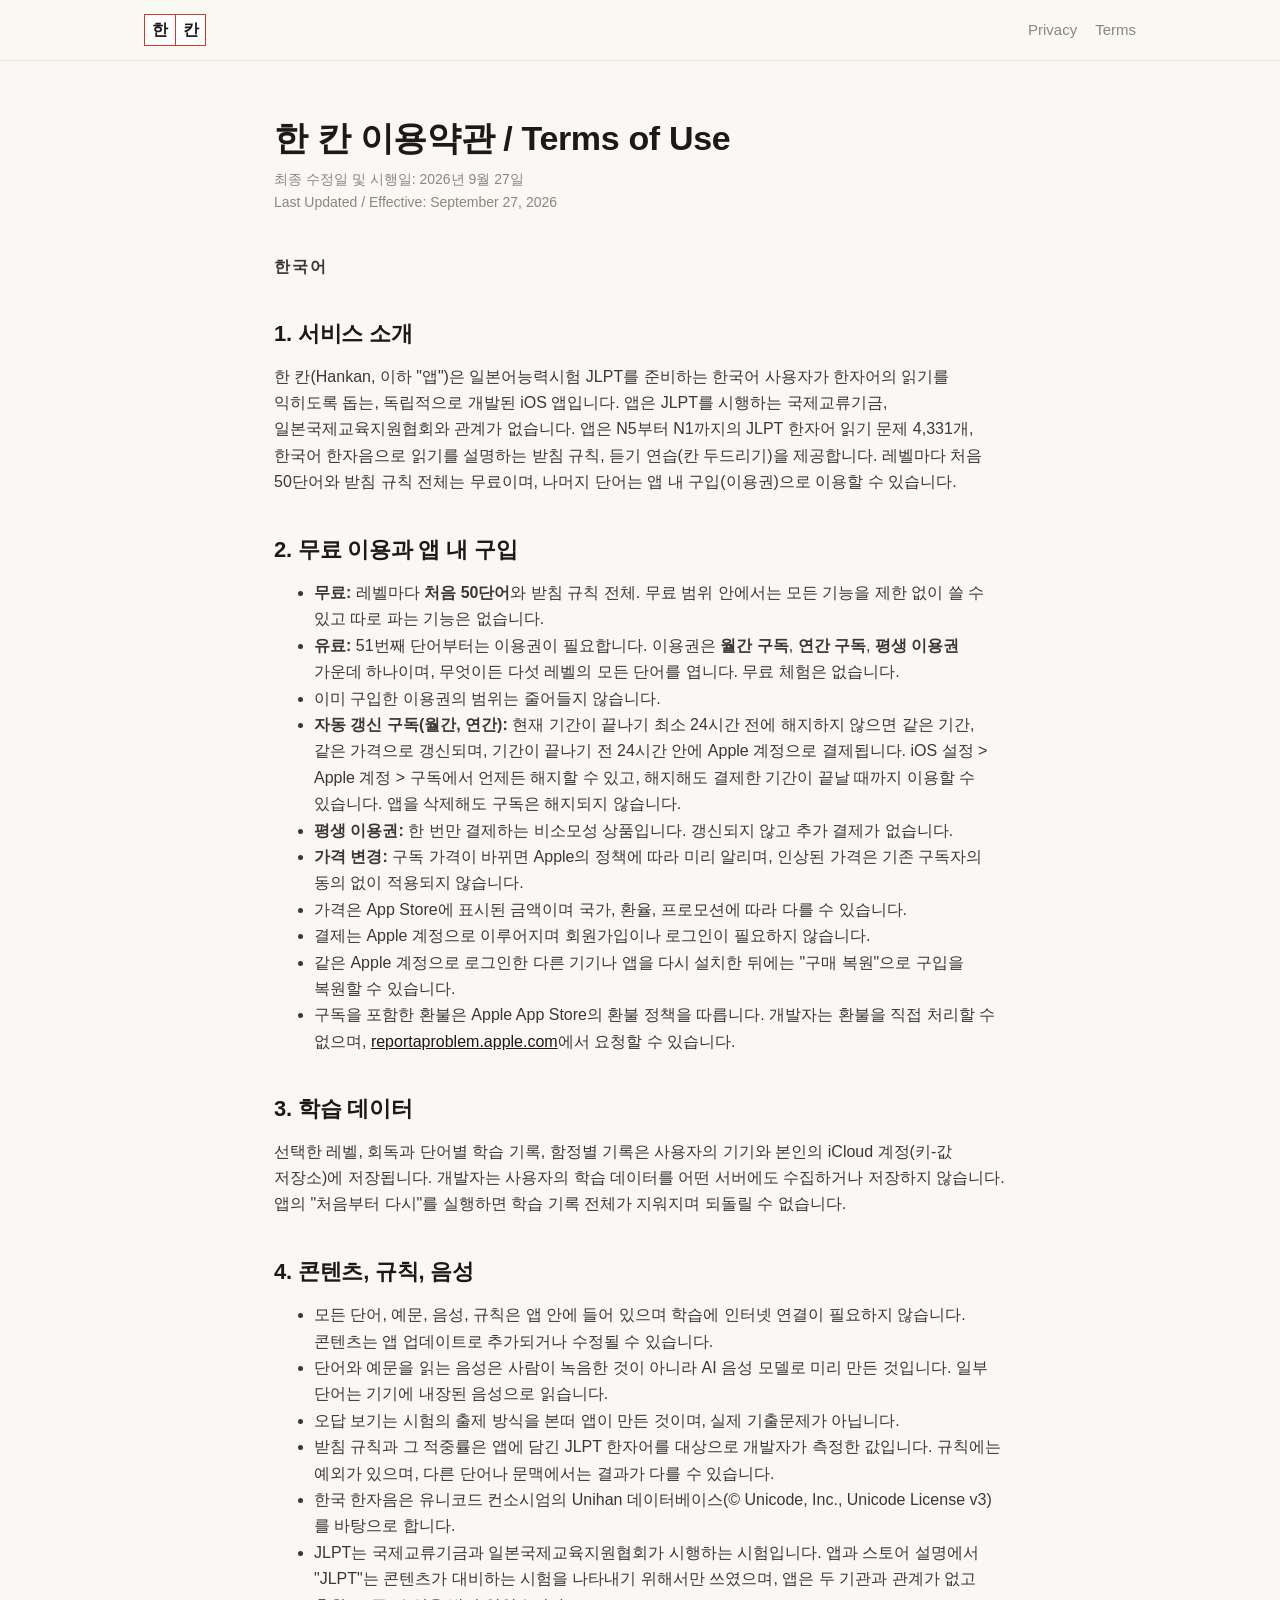
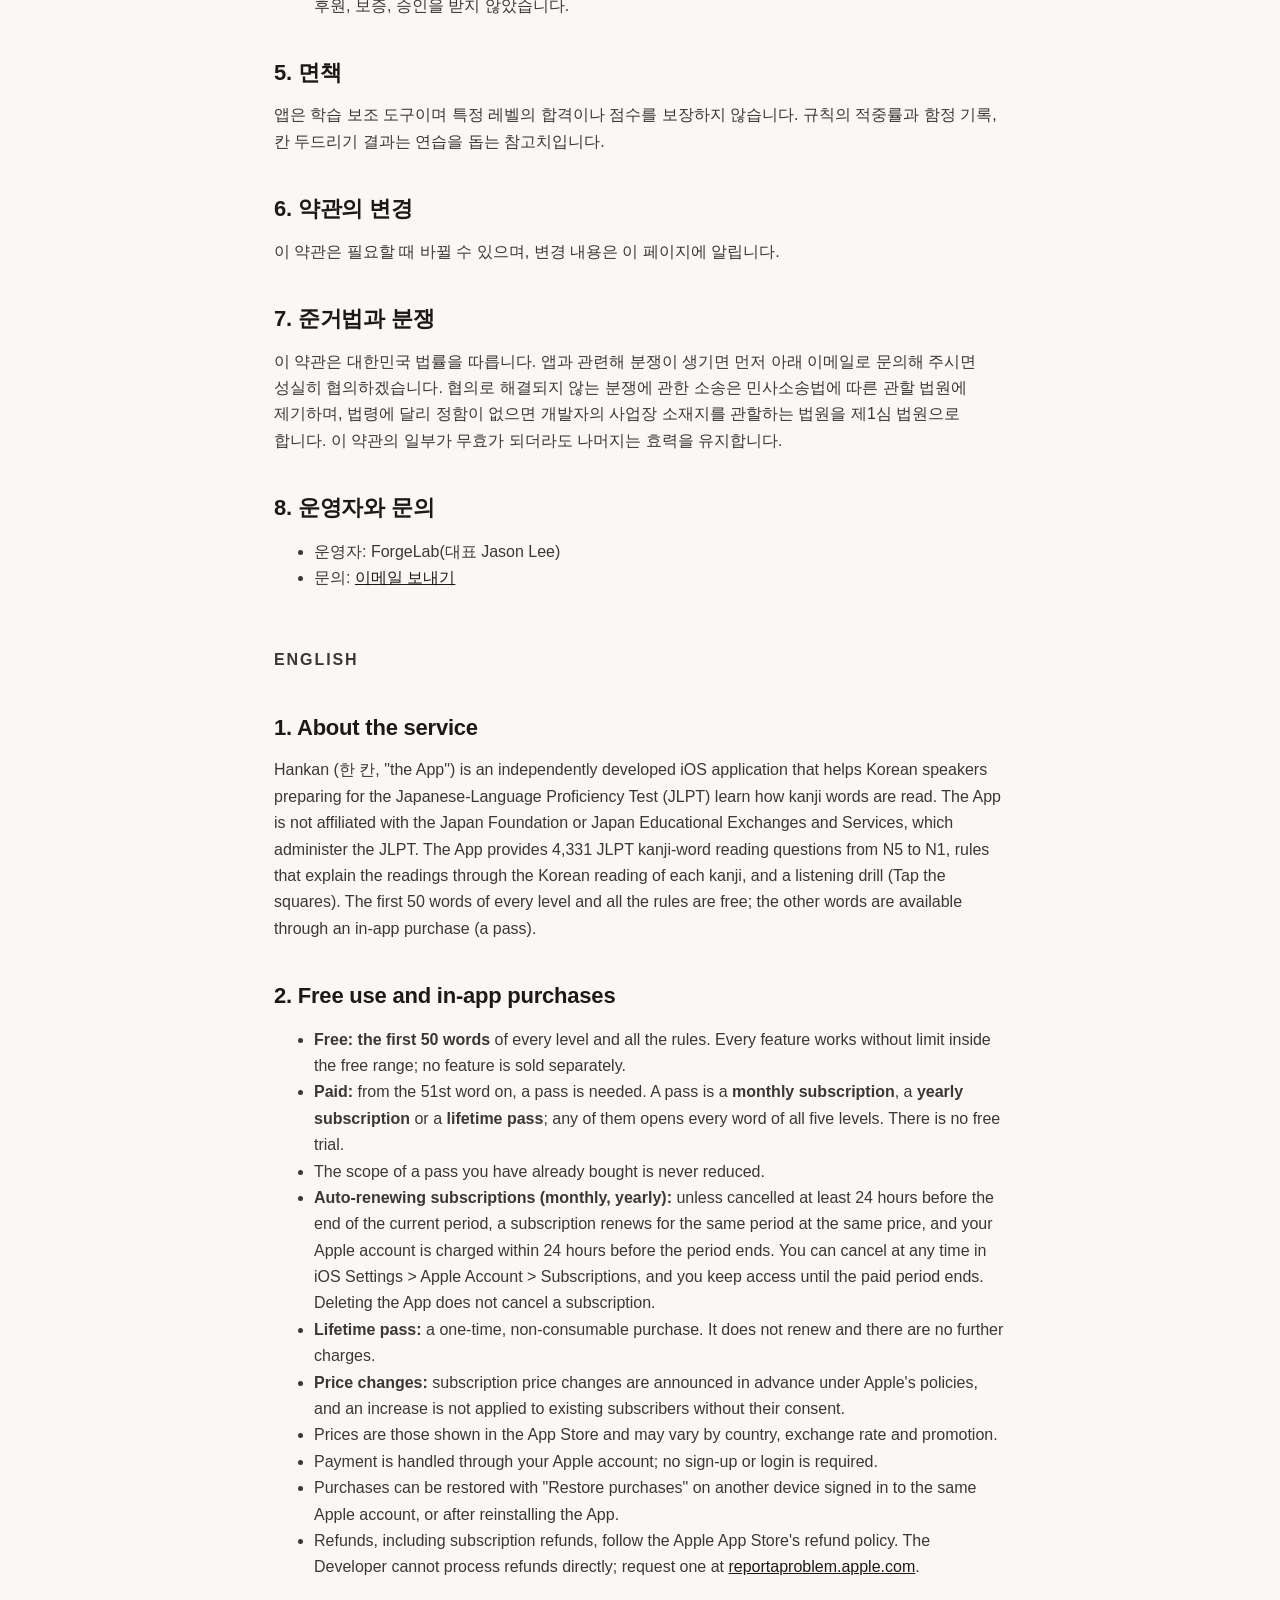
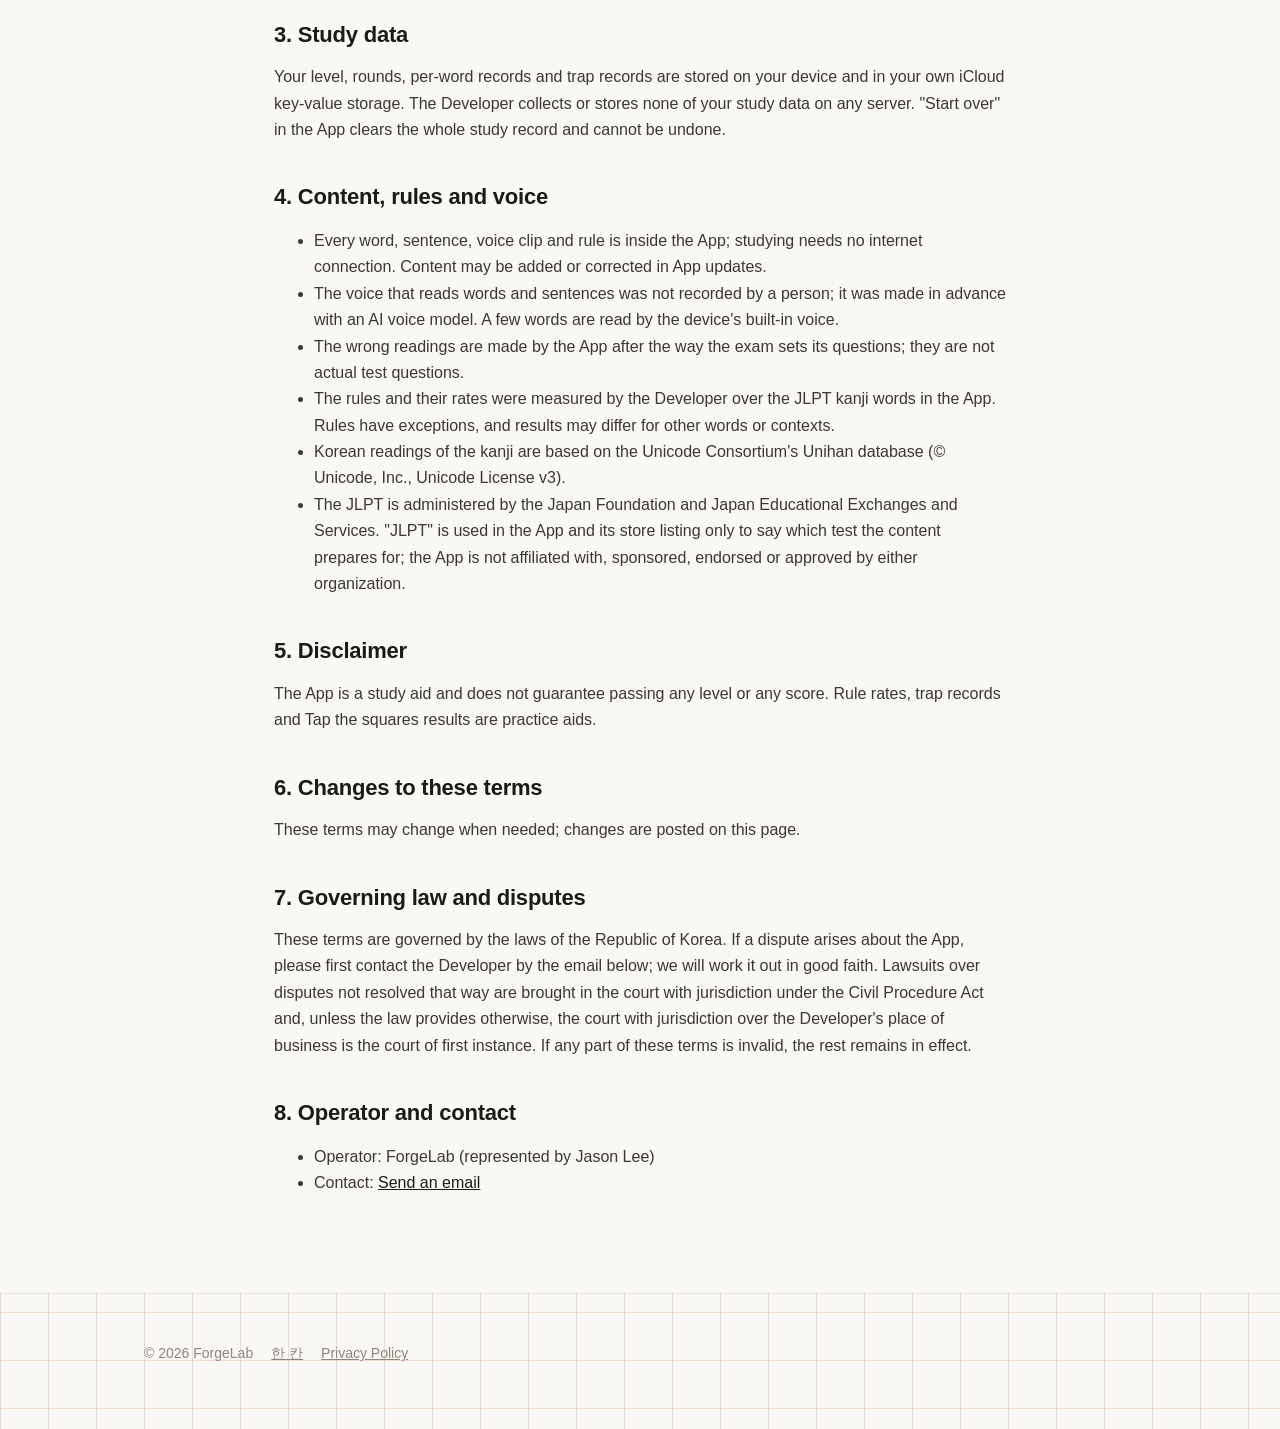
==== docs/terms.html @ d2ed4629 "Hankan site: JLPT kanji readings for Korean speakers" ====
<!DOCTYPE html>
<html lang="ko">
<head>
<meta charset="UTF-8" />
<meta name="viewport" content="width=device-width, initial-scale=1.0" />
<title>한 칸 이용약관 | Hankan Terms of Use</title>
<link rel="icon" href="assets/icon-32.png" />
<link rel="stylesheet" href="styles.css" />
</head>
<body>
<nav class="top">
  <div class="wrap">
    <a class="brand" href="./" aria-label="한 칸"><span class="sq"><span>한</span><span>칸</span></span></a>
    <div class="links"><a href="privacy.html">Privacy</a><a href="terms.html">Terms</a></div>
  </div>
</nav>
<main class="page">
<article class="legal">
<h1>한 칸 이용약관 / Terms of Use</h1>
<p class="date">최종 수정일 및 시행일: 2026년 9월 27일<br />Last Updated / Effective: September 27, 2026</p>

<p class="eyebrow" style="margin-top:40px">한국어</p>
<h2>1. 서비스 소개</h2>
<p>한 칸(Hankan, 이하 "앱")은 일본어능력시험 JLPT를 준비하는 한국어 사용자가 한자어의 읽기를 익히도록 돕는, 독립적으로 개발된 iOS 앱입니다. 앱은 JLPT를 시행하는 국제교류기금, 일본국제교육지원협회와 관계가 없습니다. 앱은 N5부터 N1까지의 JLPT 한자어 읽기 문제 4,331개, 한국어 한자음으로 읽기를 설명하는 받침 규칙, 듣기 연습(칸 두드리기)을 제공합니다. 레벨마다 처음 50단어와 받침 규칙 전체는 무료이며, 나머지 단어는 앱 내 구입(이용권)으로 이용할 수 있습니다.</p>
<h2>2. 무료 이용과 앱 내 구입</h2>
<ul>
<li><strong>무료:</strong> 레벨마다 <strong>처음 50단어</strong>와 받침 규칙 전체. 무료 범위 안에서는 모든 기능을 제한 없이 쓸 수 있고 따로 파는 기능은 없습니다.</li>
<li><strong>유료:</strong> 51번째 단어부터는 이용권이 필요합니다. 이용권은 <strong>월간 구독</strong>, <strong>연간 구독</strong>, <strong>평생 이용권</strong> 가운데 하나이며, 무엇이든 다섯 레벨의 모든 단어를 엽니다. 무료 체험은 없습니다.</li>
<li>이미 구입한 이용권의 범위는 줄어들지 않습니다.</li>
<li><strong>자동 갱신 구독(월간, 연간):</strong> 현재 기간이 끝나기 최소 24시간 전에 해지하지 않으면 같은 기간, 같은 가격으로 갱신되며, 기간이 끝나기 전 24시간 안에 Apple 계정으로 결제됩니다. iOS 설정 &gt; Apple 계정 &gt; 구독에서 언제든 해지할 수 있고, 해지해도 결제한 기간이 끝날 때까지 이용할 수 있습니다. 앱을 삭제해도 구독은 해지되지 않습니다.</li>
<li><strong>평생 이용권:</strong> 한 번만 결제하는 비소모성 상품입니다. 갱신되지 않고 추가 결제가 없습니다.</li>
<li><strong>가격 변경:</strong> 구독 가격이 바뀌면 Apple의 정책에 따라 미리 알리며, 인상된 가격은 기존 구독자의 동의 없이 적용되지 않습니다.</li>
<li>가격은 App Store에 표시된 금액이며 국가, 환율, 프로모션에 따라 다를 수 있습니다.</li>
<li>결제는 Apple 계정으로 이루어지며 회원가입이나 로그인이 필요하지 않습니다.</li>
<li>같은 Apple 계정으로 로그인한 다른 기기나 앱을 다시 설치한 뒤에는 "구매 복원"으로 구입을 복원할 수 있습니다.</li>
<li>구독을 포함한 환불은 Apple App Store의 환불 정책을 따릅니다. 개발자는 환불을 직접 처리할 수 없으며, <a href="https://reportaproblem.apple.com">reportaproblem.apple.com</a>에서 요청할 수 있습니다.</li>
</ul>
<h2>3. 학습 데이터</h2>
<p>선택한 레벨, 회독과 단어별 학습 기록, 함정별 기록은 사용자의 기기와 본인의 iCloud 계정(키-값 저장소)에 저장됩니다. 개발자는 사용자의 학습 데이터를 어떤 서버에도 수집하거나 저장하지 않습니다. 앱의 "처음부터 다시"를 실행하면 학습 기록 전체가 지워지며 되돌릴 수 없습니다.</p>
<h2>4. 콘텐츠, 규칙, 음성</h2>
<ul>
<li>모든 단어, 예문, 음성, 규칙은 앱 안에 들어 있으며 학습에 인터넷 연결이 필요하지 않습니다. 콘텐츠는 앱 업데이트로 추가되거나 수정될 수 있습니다.</li>
<li>단어와 예문을 읽는 음성은 사람이 녹음한 것이 아니라 AI 음성 모델로 미리 만든 것입니다. 일부 단어는 기기에 내장된 음성으로 읽습니다.</li>
<li>오답 보기는 시험의 출제 방식을 본떠 앱이 만든 것이며, 실제 기출문제가 아닙니다.</li>
<li>받침 규칙과 그 적중률은 앱에 담긴 JLPT 한자어를 대상으로 개발자가 측정한 값입니다. 규칙에는 예외가 있으며, 다른 단어나 문맥에서는 결과가 다를 수 있습니다.</li>
<li>한국 한자음은 유니코드 컨소시엄의 Unihan 데이터베이스(© Unicode, Inc., Unicode License v3)를 바탕으로 합니다.</li>
<li>JLPT는 국제교류기금과 일본국제교육지원협회가 시행하는 시험입니다. 앱과 스토어 설명에서 "JLPT"는 콘텐츠가 대비하는 시험을 나타내기 위해서만 쓰였으며, 앱은 두 기관과 관계가 없고 후원, 보증, 승인을 받지 않았습니다.</li>
</ul>
<h2>5. 면책</h2>
<p>앱은 학습 보조 도구이며 특정 레벨의 합격이나 점수를 보장하지 않습니다. 규칙의 적중률과 함정 기록, 칸 두드리기 결과는 연습을 돕는 참고치입니다.</p>
<h2>6. 약관의 변경</h2>
<p>이 약관은 필요할 때 바뀔 수 있으며, 변경 내용은 이 페이지에 알립니다.</p>
<h2>7. 준거법과 분쟁</h2>
<p>이 약관은 대한민국 법률을 따릅니다. 앱과 관련해 분쟁이 생기면 먼저 아래 이메일로 문의해 주시면 성실히 협의하겠습니다. 협의로 해결되지 않는 분쟁에 관한 소송은 민사소송법에 따른 관할 법원에 제기하며, 법령에 달리 정함이 없으면 개발자의 사업장 소재지를 관할하는 법원을 제1심 법원으로 합니다. 이 약관의 일부가 무효가 되더라도 나머지는 효력을 유지합니다.</p>
<h2>8. 운영자와 문의</h2>
<ul><li>운영자: ForgeLab(대표 Jason Lee)</li><li>문의: <a href="mailto:forgelab.aitech@gmail.com?subject=%5BHankan%5D%20Terms%20inquiry">이메일 보내기</a></li></ul>

<p class="eyebrow" style="margin-top:56px">English</p>
<h2>1. About the service</h2>
<p>Hankan (한 칸, "the App") is an independently developed iOS application that helps Korean speakers preparing for the Japanese-Language Proficiency Test (JLPT) learn how kanji words are read. The App is not affiliated with the Japan Foundation or Japan Educational Exchanges and Services, which administer the JLPT. The App provides 4,331 JLPT kanji-word reading questions from N5 to N1, rules that explain the readings through the Korean reading of each kanji, and a listening drill (Tap the squares). The first 50 words of every level and all the rules are free; the other words are available through an in-app purchase (a pass).</p>
<h2>2. Free use and in-app purchases</h2>
<ul>
<li><strong>Free:</strong> <strong>the first 50 words</strong> of every level and all the rules. Every feature works without limit inside the free range; no feature is sold separately.</li>
<li><strong>Paid:</strong> from the 51st word on, a pass is needed. A pass is a <strong>monthly subscription</strong>, a <strong>yearly subscription</strong> or a <strong>lifetime pass</strong>; any of them opens every word of all five levels. There is no free trial.</li>
<li>The scope of a pass you have already bought is never reduced.</li>
<li><strong>Auto-renewing subscriptions (monthly, yearly):</strong> unless cancelled at least 24 hours before the end of the current period, a subscription renews for the same period at the same price, and your Apple account is charged within 24 hours before the period ends. You can cancel at any time in iOS Settings &gt; Apple Account &gt; Subscriptions, and you keep access until the paid period ends. Deleting the App does not cancel a subscription.</li>
<li><strong>Lifetime pass:</strong> a one-time, non-consumable purchase. It does not renew and there are no further charges.</li>
<li><strong>Price changes:</strong> subscription price changes are announced in advance under Apple's policies, and an increase is not applied to existing subscribers without their consent.</li>
<li>Prices are those shown in the App Store and may vary by country, exchange rate and promotion.</li>
<li>Payment is handled through your Apple account; no sign-up or login is required.</li>
<li>Purchases can be restored with "Restore purchases" on another device signed in to the same Apple account, or after reinstalling the App.</li>
<li>Refunds, including subscription refunds, follow the Apple App Store's refund policy. The Developer cannot process refunds directly; request one at <a href="https://reportaproblem.apple.com">reportaproblem.apple.com</a>.</li>
</ul>
<h2>3. Study data</h2>
<p>Your level, rounds, per-word records and trap records are stored on your device and in your own iCloud key-value storage. The Developer collects or stores none of your study data on any server. "Start over" in the App clears the whole study record and cannot be undone.</p>
<h2>4. Content, rules and voice</h2>
<ul>
<li>Every word, sentence, voice clip and rule is inside the App; studying needs no internet connection. Content may be added or corrected in App updates.</li>
<li>The voice that reads words and sentences was not recorded by a person; it was made in advance with an AI voice model. A few words are read by the device's built-in voice.</li>
<li>The wrong readings are made by the App after the way the exam sets its questions; they are not actual test questions.</li>
<li>The rules and their rates were measured by the Developer over the JLPT kanji words in the App. Rules have exceptions, and results may differ for other words or contexts.</li>
<li>Korean readings of the kanji are based on the Unicode Consortium's Unihan database (© Unicode, Inc., Unicode License v3).</li>
<li>The JLPT is administered by the Japan Foundation and Japan Educational Exchanges and Services. "JLPT" is used in the App and its store listing only to say which test the content prepares for; the App is not affiliated with, sponsored, endorsed or approved by either organization.</li>
</ul>
<h2>5. Disclaimer</h2>
<p>The App is a study aid and does not guarantee passing any level or any score. Rule rates, trap records and Tap the squares results are practice aids.</p>
<h2>6. Changes to these terms</h2>
<p>These terms may change when needed; changes are posted on this page.</p>
<h2>7. Governing law and disputes</h2>
<p>These terms are governed by the laws of the Republic of Korea. If a dispute arises about the App, please first contact the Developer by the email below; we will work it out in good faith. Lawsuits over disputes not resolved that way are brought in the court with jurisdiction under the Civil Procedure Act and, unless the law provides otherwise, the court with jurisdiction over the Developer's place of business is the court of first instance. If any part of these terms is invalid, the rest remains in effect.</p>
<h2>8. Operator and contact</h2>
<ul><li>Operator: ForgeLab (represented by Jason Lee)</li><li>Contact: <a href="mailto:forgelab.aitech@gmail.com?subject=%5BHankan%5D%20Terms%20inquiry">Send an email</a></li></ul>
</article>
</main>
<footer><div class="wrap"><span>© 2026 ForgeLab</span><a href="./">한 칸</a><a href="privacy.html">Privacy Policy</a></div></footer>
</body>
</html>
---- docs/styles.css ----
/* 한 칸 — manuscript paper: white sheet, a pale vermilion grid, ink, one red. */
:root {
  --sheet: #faf8f4;
  --card: #ffffff;
  --ink: #1b1a18;
  --faint: #8b867e;
  --grid: rgba(228, 135, 112, 0.28);
  --rule: rgba(228, 135, 112, 0.6);
  --shu: #d33c28;
  --wash: rgba(211, 60, 40, 0.08);
  --hair: rgba(0, 0, 0, 0.08);
  --mincho: "Hiragino Mincho ProN", "Yu Mincho", "Noto Serif JP", serif;
  --sans: -apple-system, BlinkMacSystemFont, "Apple SD Gothic Neo", "Noto Sans KR", "Segoe UI", sans-serif;
  --serif: "New York", "Iowan Old Style", Georgia, serif;
}

* { box-sizing: border-box; }
html { -webkit-text-size-adjust: 100%; }
body {
  margin: 0;
  background-color: var(--sheet);
  background-image:
    linear-gradient(var(--grid) 1px, transparent 1px),
    linear-gradient(90deg, var(--grid) 1px, transparent 1px);
  background-size: 48px 48px;
  color: var(--ink);
  font-family: var(--sans);
  font-size: 17px;
  line-height: 1.65;
  word-break: keep-all;
}
a { color: var(--ink); }
img { max-width: 100%; display: block; }

/* one language at a time */
html[data-lang="ko"] [lang="en"], html[data-lang="en"] [lang="ko"] { display: none !important; }

.wrap { max-width: 1040px; margin: 0 auto; padding: 0 24px; }
.page { background: var(--sheet); }

nav.top {
  position: sticky; top: 0; z-index: 10;
  background: rgba(250, 248, 244, 0.92);
  backdrop-filter: saturate(160%) blur(10px);
  -webkit-backdrop-filter: saturate(160%) blur(10px);
  border-bottom: 1px solid var(--hair);
}
nav.top .wrap { display: flex; align-items: center; gap: 18px; height: 60px; }
nav.top .links { margin-left: auto; display: flex; gap: 18px; align-items: center; font-size: 15px; }
nav.top .links a { text-decoration: none; color: var(--faint); }
nav.top .links a:hover { color: var(--ink); }
.langs { display: flex; border: 1px solid var(--ink); border-radius: 999px; overflow: hidden; }
.langs button {
  font: 600 13px var(--sans); border: 0; background: transparent; color: var(--ink);
  padding: 5px 12px; cursor: pointer;
}
html[data-lang="ko"] .langs button[data-set="ko"], html[data-lang="en"] .langs button[data-set="en"] { background: var(--ink); color: var(--sheet); }

/* squares */
.sq { display: inline-flex; border: 1px solid var(--rule); background: var(--card); }
.sq span {
  width: var(--s, 56px); height: var(--s, 56px);
  display: grid; place-items: center;
  font-family: var(--mincho); font-size: calc(var(--s, 56px) * 0.56); line-height: 1;
}
.sq span + span { border-left: 1px solid var(--rule); }
.sq span.small { font-size: calc(var(--s, 56px) * 0.44); }
.sq span.mark { color: var(--shu); background: var(--wash); font-weight: 700; }
.sq span.ghost { outline: 1.5px dashed var(--shu); outline-offset: -6px; }
.sq.dim span { color: var(--faint); }
.brand .sq { --s: 30px; border-color: var(--shu); }
.brand .sq span { font-family: var(--sans); font-weight: 600; font-size: 16px; }
.brand .sq span + span { border-color: var(--shu); }
.brand { text-decoration: none; display: flex; align-items: center; gap: 10px; }

section { padding: 88px 0; }
section + section { border-top: 1px solid var(--hair); }
.eyebrow { font-size: 13px; font-weight: 700; letter-spacing: 0.12em; color: var(--faint); text-transform: uppercase; margin: 0 0 14px; }
h1, h2, h3 { line-height: 1.25; margin: 0; letter-spacing: -0.01em; }
h1 { font-size: clamp(38px, 6vw, 64px); font-weight: 800; }
h2 { font-size: clamp(28px, 4vw, 40px); font-weight: 800; }
h3 { font-size: 20px; font-weight: 700; }
.lead { font-size: 19px; color: var(--faint); max-width: 620px; margin: 18px 0 0; }
.muted { color: var(--faint); }
.shu { color: var(--shu); }

/* hero */
.hero { padding: 72px 0 96px; }
.hero .grid { display: grid; grid-template-columns: 1.1fr 0.9fr; gap: 48px; align-items: center; }
.hero .pair { display: grid; gap: 14px; margin-bottom: 36px; }
.hero .pair .row { display: flex; align-items: center; gap: 16px; }
.hero .pair .mk { width: 28px; height: 28px; display: grid; place-items: center; }
.circle { width: 26px; height: 26px; border: 2.4px solid var(--shu); border-radius: 50%; transform: rotate(-12deg); }
.slash { width: 22px; height: 2.4px; background: var(--shu); transform: rotate(-40deg); border-radius: 2px; }
.store { display: inline-flex; align-items: center; gap: 12px; margin-top: 30px; padding: 12px 18px; border: 1px solid var(--ink); border-radius: 8px; font-weight: 600; }
.phone { border-radius: 36px; overflow: hidden; border: 1px solid var(--hair); box-shadow: 0 24px 60px rgba(0, 0, 0, 0.12); background: var(--card); max-width: 360px; margin-left: auto; }

/* the key */
.key { display: flex; gap: 0; align-items: flex-start; margin: 34px 0 10px; }
.key .piece { display: grid; justify-items: center; gap: 10px; }
.key .kanji { font-family: var(--mincho); font-size: 46px; font-weight: 700; line-height: 1; }
.key .ko { font-size: 22px; font-weight: 600; }
.key .ko b { color: var(--shu); font-size: 15px; margin-left: 3px; }

/* numbers */
.numbers { display: grid; grid-template-columns: repeat(4, 1fr); gap: 0; margin-top: 40px; border: 1px solid var(--rule); background: var(--card); }
.numbers div { padding: 26px 22px; }
.numbers div + div { border-left: 1px solid var(--rule); }
.numbers strong { display: block; font-family: var(--serif); font-size: 40px; font-weight: 600; line-height: 1.1; }
.numbers span { font-size: 14px; color: var(--faint); }

/* rules */
.rules { display: grid; grid-template-columns: repeat(3, 1fr); gap: 36px; margin-top: 40px; }
.rules h3 { font-size: 13px; letter-spacing: 0.1em; color: var(--faint); text-transform: uppercase; margin-bottom: 10px; }
.rules table { width: 100%; border-collapse: collapse; font-size: 15px; }
.rules td { padding: 11px 0; border-top: 1px solid var(--hair); vertical-align: top; }
.rules tr:last-child td { border-bottom: 1px solid var(--hair); }
.rules td.rate { text-align: right; font-family: var(--serif); font-weight: 600; color: var(--shu); white-space: nowrap; padding-left: 12px; }
.rules td small { display: block; color: var(--faint); font-size: 12px; }
.note { font-size: 14px; color: var(--faint); margin-top: 26px; max-width: 760px; }

/* features */
.features { display: grid; grid-template-columns: repeat(2, 1fr); gap: 56px 48px; margin-top: 48px; }
.feature { display: grid; grid-template-columns: 200px 1fr; gap: 24px; align-items: start; }
.feature img { border-radius: 22px; border: 1px solid var(--hair); box-shadow: 0 10px 30px rgba(0, 0, 0, 0.08); }
.feature p { color: var(--faint); margin: 10px 0 0; font-size: 16px; }

/* pricing */
.plans { display: grid; grid-template-columns: repeat(2, 1fr); gap: 0; margin-top: 36px; border: 1px solid var(--rule); background: var(--card); }
.plans > div { padding: 28px; }
.plans > div + div { border-left: 1px solid var(--rule); }
.plans ul { margin: 12px 0 0; padding-left: 18px; color: var(--faint); }

/* faq */
details { border-top: 1px solid var(--hair); padding: 16px 0; }
details:last-of-type { border-bottom: 1px solid var(--hair); }
summary { cursor: pointer; font-weight: 600; list-style: none; }
summary::-webkit-details-marker { display: none; }
summary::after { content: "+"; float: right; color: var(--faint); }
details[open] summary::after { content: "−"; }
details p { color: var(--faint); margin: 10px 0 0; }

footer { padding: 48px 0 64px; border-top: 1px solid var(--hair); font-size: 14px; color: var(--faint); }
footer .wrap { display: flex; flex-wrap: wrap; gap: 18px; align-items: center; }
footer a { color: var(--faint); }
.mail { display: inline-flex; align-items: center; gap: 8px; padding: 9px 16px; border: 1px solid var(--ink); border-radius: 8px; color: var(--ink) !important; text-decoration: none; font-weight: 600; }

/* legal pages */
.legal { max-width: 780px; padding: 56px 24px 80px; margin: 0 auto; }
.legal h1 { font-size: 34px; }
.legal h2 { font-size: 22px; margin: 40px 0 10px; }
.legal p, .legal li { color: #3b3833; font-size: 16px; }
.legal .date { color: var(--faint); font-size: 14px; margin-top: 8px; }

@media (max-width: 860px) {
  .hero .grid { grid-template-columns: 1fr; }
  .phone { margin: 0 auto; }
  .numbers { grid-template-columns: repeat(2, 1fr); }
  .numbers div:nth-child(3) { border-left: 0; }
  .numbers div:nth-child(n+3) { border-top: 1px solid var(--rule); }
  .rules { grid-template-columns: 1fr; }
  .features { grid-template-columns: 1fr; }
  .plans { grid-template-columns: 1fr; }
  .plans > div + div { border-left: 0; border-top: 1px solid var(--rule); }
}
@media (max-width: 520px) {
  body { font-size: 16px; }
  section { padding: 64px 0; }
  .feature { grid-template-columns: 1fr; }
  .feature img { max-width: 240px; }
  .hero .sq, .key .sq { --s: 46px; }
  nav.top .links a.hide-s { display: none; }
}
.rules td small em { font-style: normal; margin-left: 6px; }
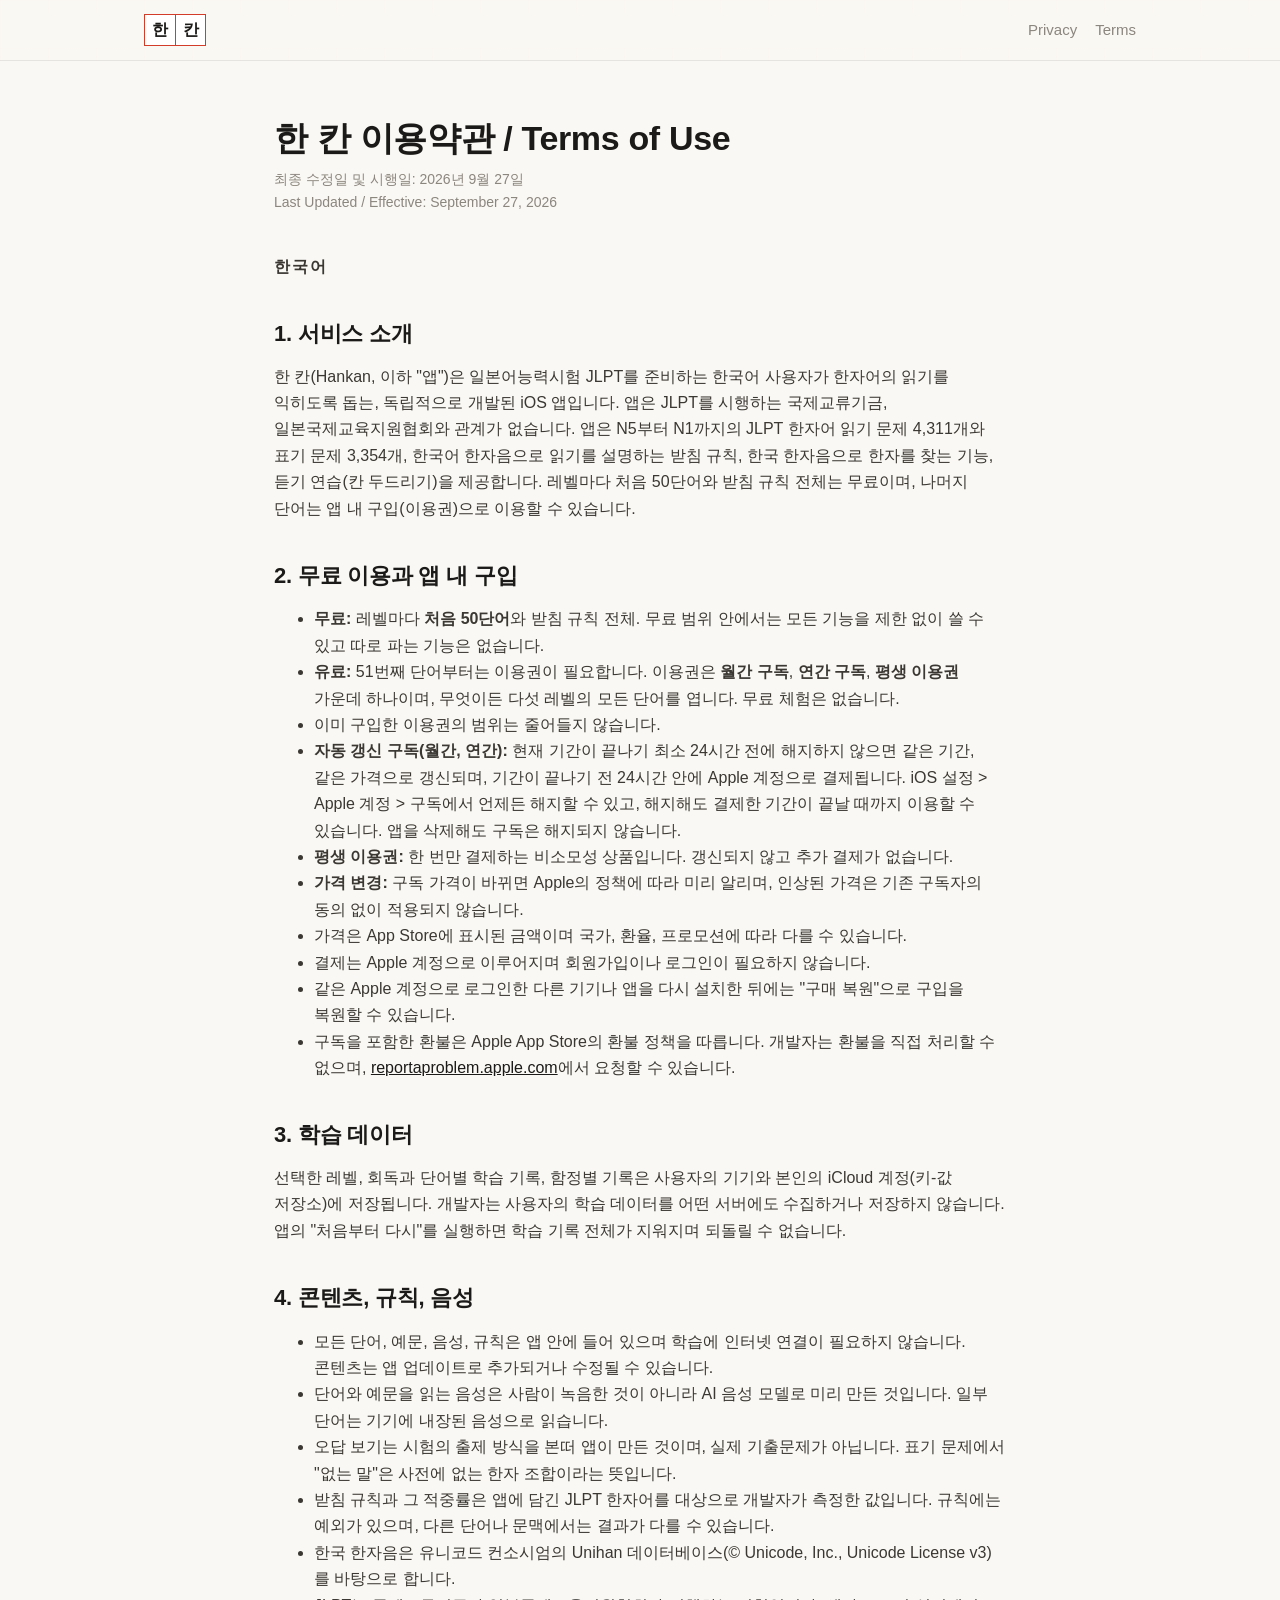
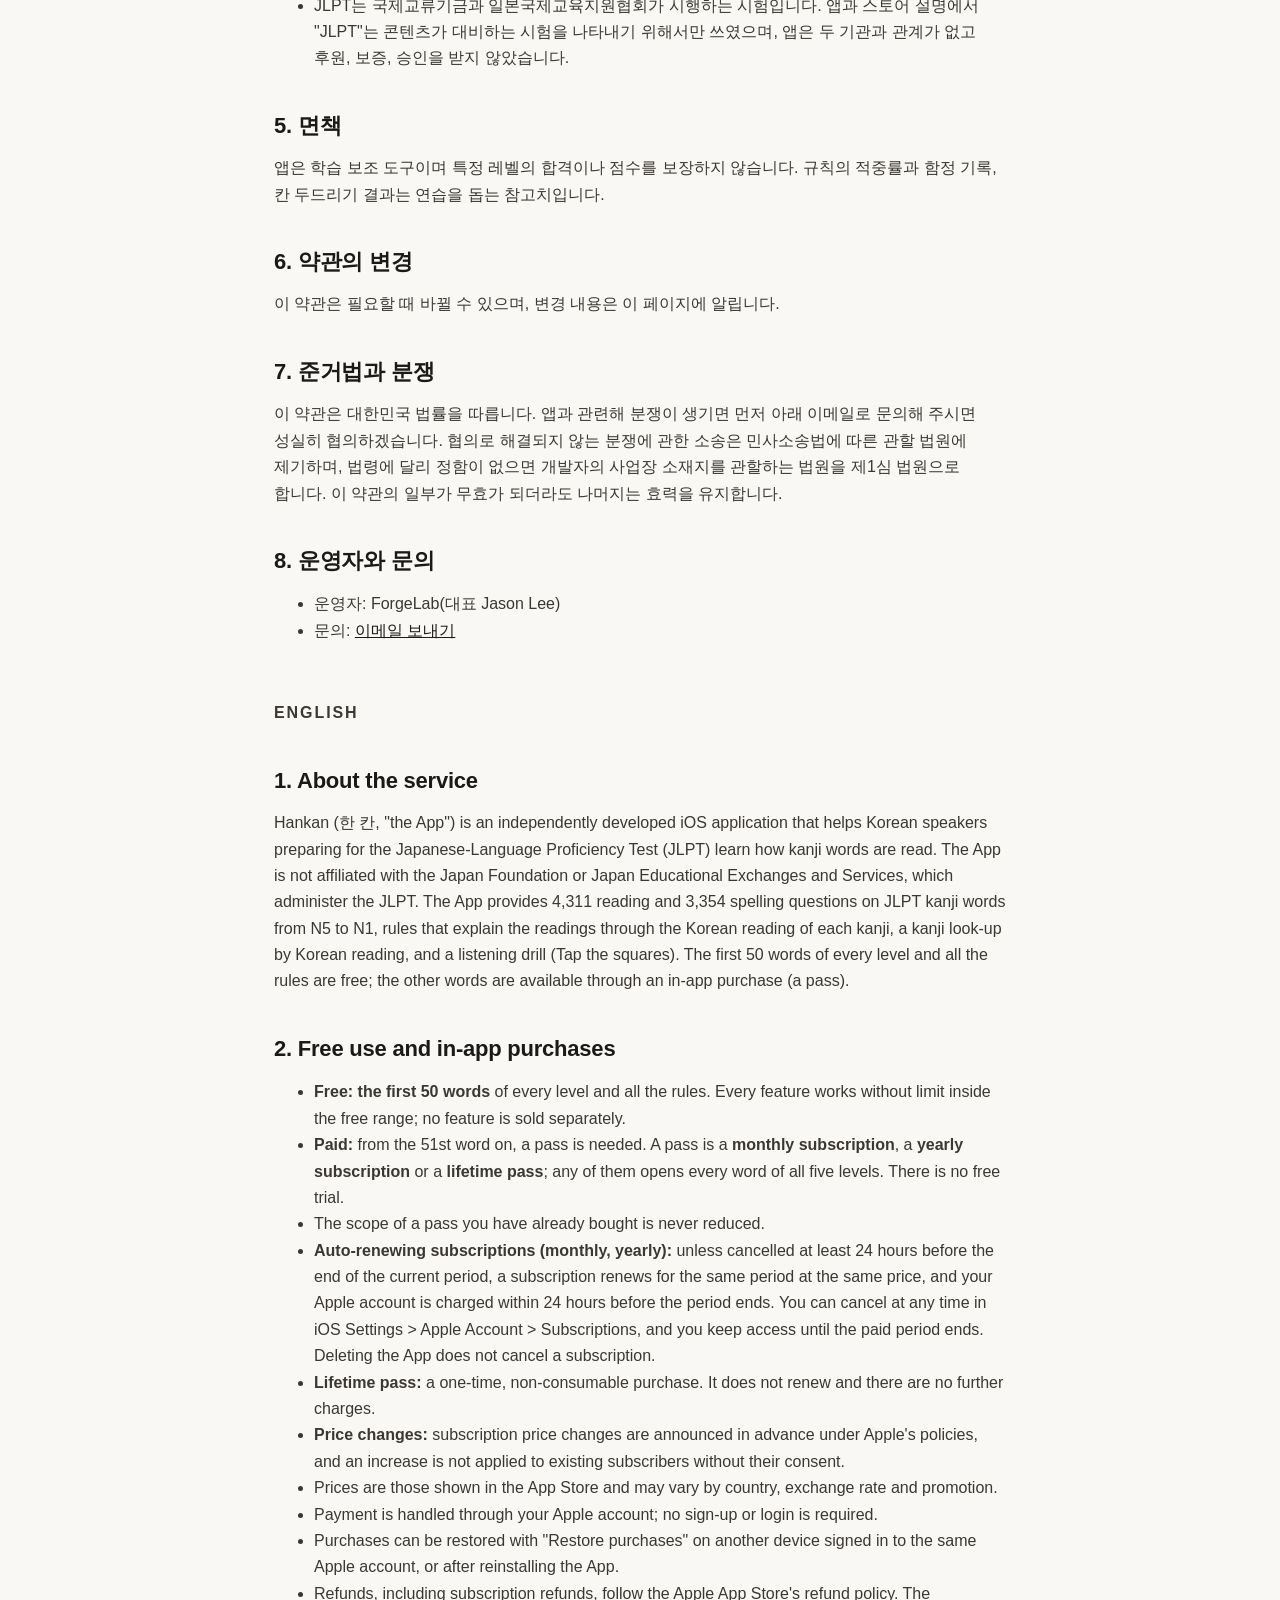
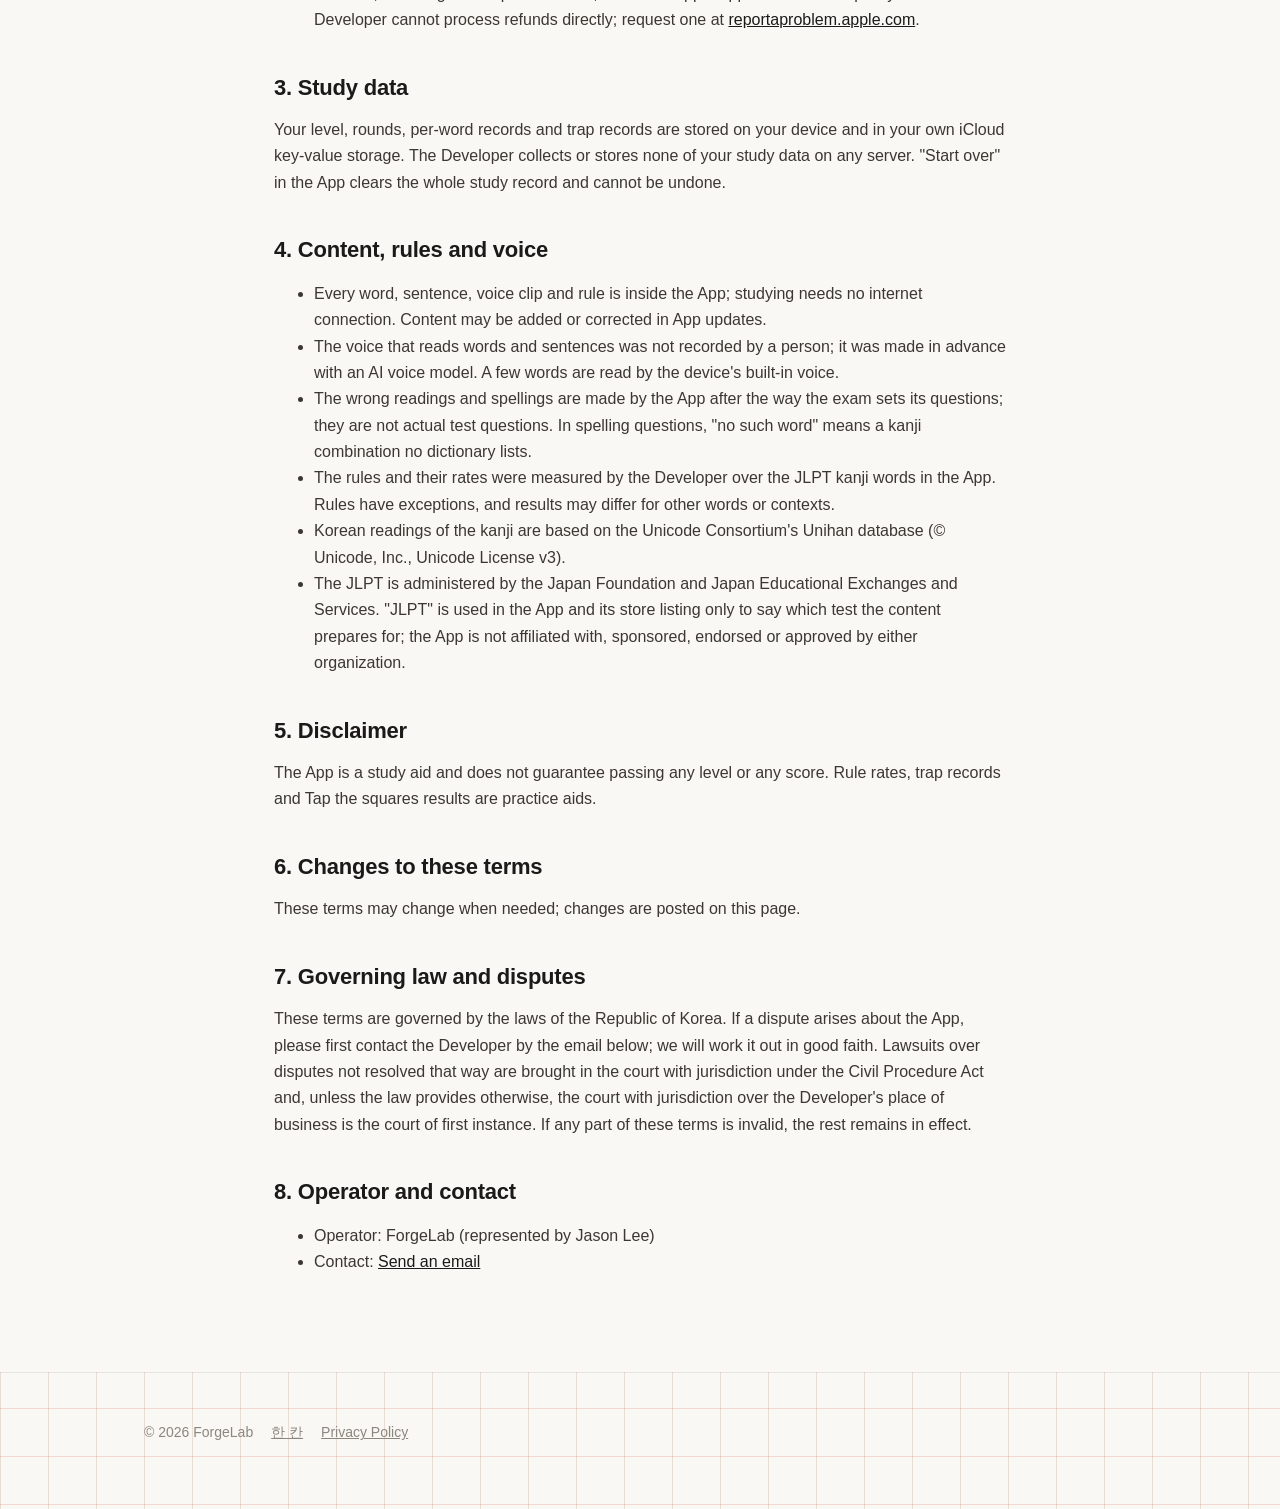
==== commit 28771373: "Show every drill, the trap map and the kanji lookup on the site" ====
--- a/docs/terms.html
+++ b/docs/terms.html
@@ -21,7 +21,7 @@
 
 <p class="eyebrow" style="margin-top:40px">한국어</p>
 <h2>1. 서비스 소개</h2>
-<p>한 칸(Hankan, 이하 "앱")은 일본어능력시험 JLPT를 준비하는 한국어 사용자가 한자어의 읽기를 익히도록 돕는, 독립적으로 개발된 iOS 앱입니다. 앱은 JLPT를 시행하는 국제교류기금, 일본국제교육지원협회와 관계가 없습니다. 앱은 N5부터 N1까지의 JLPT 한자어 읽기 문제 4,331개, 한국어 한자음으로 읽기를 설명하는 받침 규칙, 듣기 연습(칸 두드리기)을 제공합니다. 레벨마다 처음 50단어와 받침 규칙 전체는 무료이며, 나머지 단어는 앱 내 구입(이용권)으로 이용할 수 있습니다.</p>
+<p>한 칸(Hankan, 이하 "앱")은 일본어능력시험 JLPT를 준비하는 한국어 사용자가 한자어의 읽기를 익히도록 돕는, 독립적으로 개발된 iOS 앱입니다. 앱은 JLPT를 시행하는 국제교류기금, 일본국제교육지원협회와 관계가 없습니다. 앱은 N5부터 N1까지의 JLPT 한자어 읽기 문제 4,311개와 표기 문제 3,354개, 한국어 한자음으로 읽기를 설명하는 받침 규칙, 한국 한자음으로 한자를 찾는 기능, 듣기 연습(칸 두드리기)을 제공합니다. 레벨마다 처음 50단어와 받침 규칙 전체는 무료이며, 나머지 단어는 앱 내 구입(이용권)으로 이용할 수 있습니다.</p>
 <h2>2. 무료 이용과 앱 내 구입</h2>
 <ul>
 <li><strong>무료:</strong> 레벨마다 <strong>처음 50단어</strong>와 받침 규칙 전체. 무료 범위 안에서는 모든 기능을 제한 없이 쓸 수 있고 따로 파는 기능은 없습니다.</li>
@@ -41,7 +41,7 @@
 <ul>
 <li>모든 단어, 예문, 음성, 규칙은 앱 안에 들어 있으며 학습에 인터넷 연결이 필요하지 않습니다. 콘텐츠는 앱 업데이트로 추가되거나 수정될 수 있습니다.</li>
 <li>단어와 예문을 읽는 음성은 사람이 녹음한 것이 아니라 AI 음성 모델로 미리 만든 것입니다. 일부 단어는 기기에 내장된 음성으로 읽습니다.</li>
-<li>오답 보기는 시험의 출제 방식을 본떠 앱이 만든 것이며, 실제 기출문제가 아닙니다.</li>
+<li>오답 보기는 시험의 출제 방식을 본떠 앱이 만든 것이며, 실제 기출문제가 아닙니다. 표기 문제에서 "없는 말"은 사전에 없는 한자 조합이라는 뜻입니다.</li>
 <li>받침 규칙과 그 적중률은 앱에 담긴 JLPT 한자어를 대상으로 개발자가 측정한 값입니다. 규칙에는 예외가 있으며, 다른 단어나 문맥에서는 결과가 다를 수 있습니다.</li>
 <li>한국 한자음은 유니코드 컨소시엄의 Unihan 데이터베이스(© Unicode, Inc., Unicode License v3)를 바탕으로 합니다.</li>
 <li>JLPT는 국제교류기금과 일본국제교육지원협회가 시행하는 시험입니다. 앱과 스토어 설명에서 "JLPT"는 콘텐츠가 대비하는 시험을 나타내기 위해서만 쓰였으며, 앱은 두 기관과 관계가 없고 후원, 보증, 승인을 받지 않았습니다.</li>
@@ -57,7 +57,7 @@
 
 <p class="eyebrow" style="margin-top:56px">English</p>
 <h2>1. About the service</h2>
-<p>Hankan (한 칸, "the App") is an independently developed iOS application that helps Korean speakers preparing for the Japanese-Language Proficiency Test (JLPT) learn how kanji words are read. The App is not affiliated with the Japan Foundation or Japan Educational Exchanges and Services, which administer the JLPT. The App provides 4,331 JLPT kanji-word reading questions from N5 to N1, rules that explain the readings through the Korean reading of each kanji, and a listening drill (Tap the squares). The first 50 words of every level and all the rules are free; the other words are available through an in-app purchase (a pass).</p>
+<p>Hankan (한 칸, "the App") is an independently developed iOS application that helps Korean speakers preparing for the Japanese-Language Proficiency Test (JLPT) learn how kanji words are read. The App is not affiliated with the Japan Foundation or Japan Educational Exchanges and Services, which administer the JLPT. The App provides 4,311 reading and 3,354 spelling questions on JLPT kanji words from N5 to N1, rules that explain the readings through the Korean reading of each kanji, a kanji look-up by Korean reading, and a listening drill (Tap the squares). The first 50 words of every level and all the rules are free; the other words are available through an in-app purchase (a pass).</p>
 <h2>2. Free use and in-app purchases</h2>
 <ul>
 <li><strong>Free:</strong> <strong>the first 50 words</strong> of every level and all the rules. Every feature works without limit inside the free range; no feature is sold separately.</li>
@@ -77,7 +77,7 @@
 <ul>
 <li>Every word, sentence, voice clip and rule is inside the App; studying needs no internet connection. Content may be added or corrected in App updates.</li>
 <li>The voice that reads words and sentences was not recorded by a person; it was made in advance with an AI voice model. A few words are read by the device's built-in voice.</li>
-<li>The wrong readings are made by the App after the way the exam sets its questions; they are not actual test questions.</li>
+<li>The wrong readings and spellings are made by the App after the way the exam sets its questions; they are not actual test questions. In spelling questions, "no such word" means a kanji combination no dictionary lists.</li>
 <li>The rules and their rates were measured by the Developer over the JLPT kanji words in the App. Rules have exceptions, and results may differ for other words or contexts.</li>
 <li>Korean readings of the kanji are based on the Unicode Consortium's Unihan database (© Unicode, Inc., Unicode License v3).</li>
 <li>The JLPT is administered by the Japan Foundation and Japan Educational Exchanges and Services. "JLPT" is used in the App and its store listing only to say which test the content prepares for; the App is not affiliated with, sponsored, endorsed or approved by either organization.</li>
